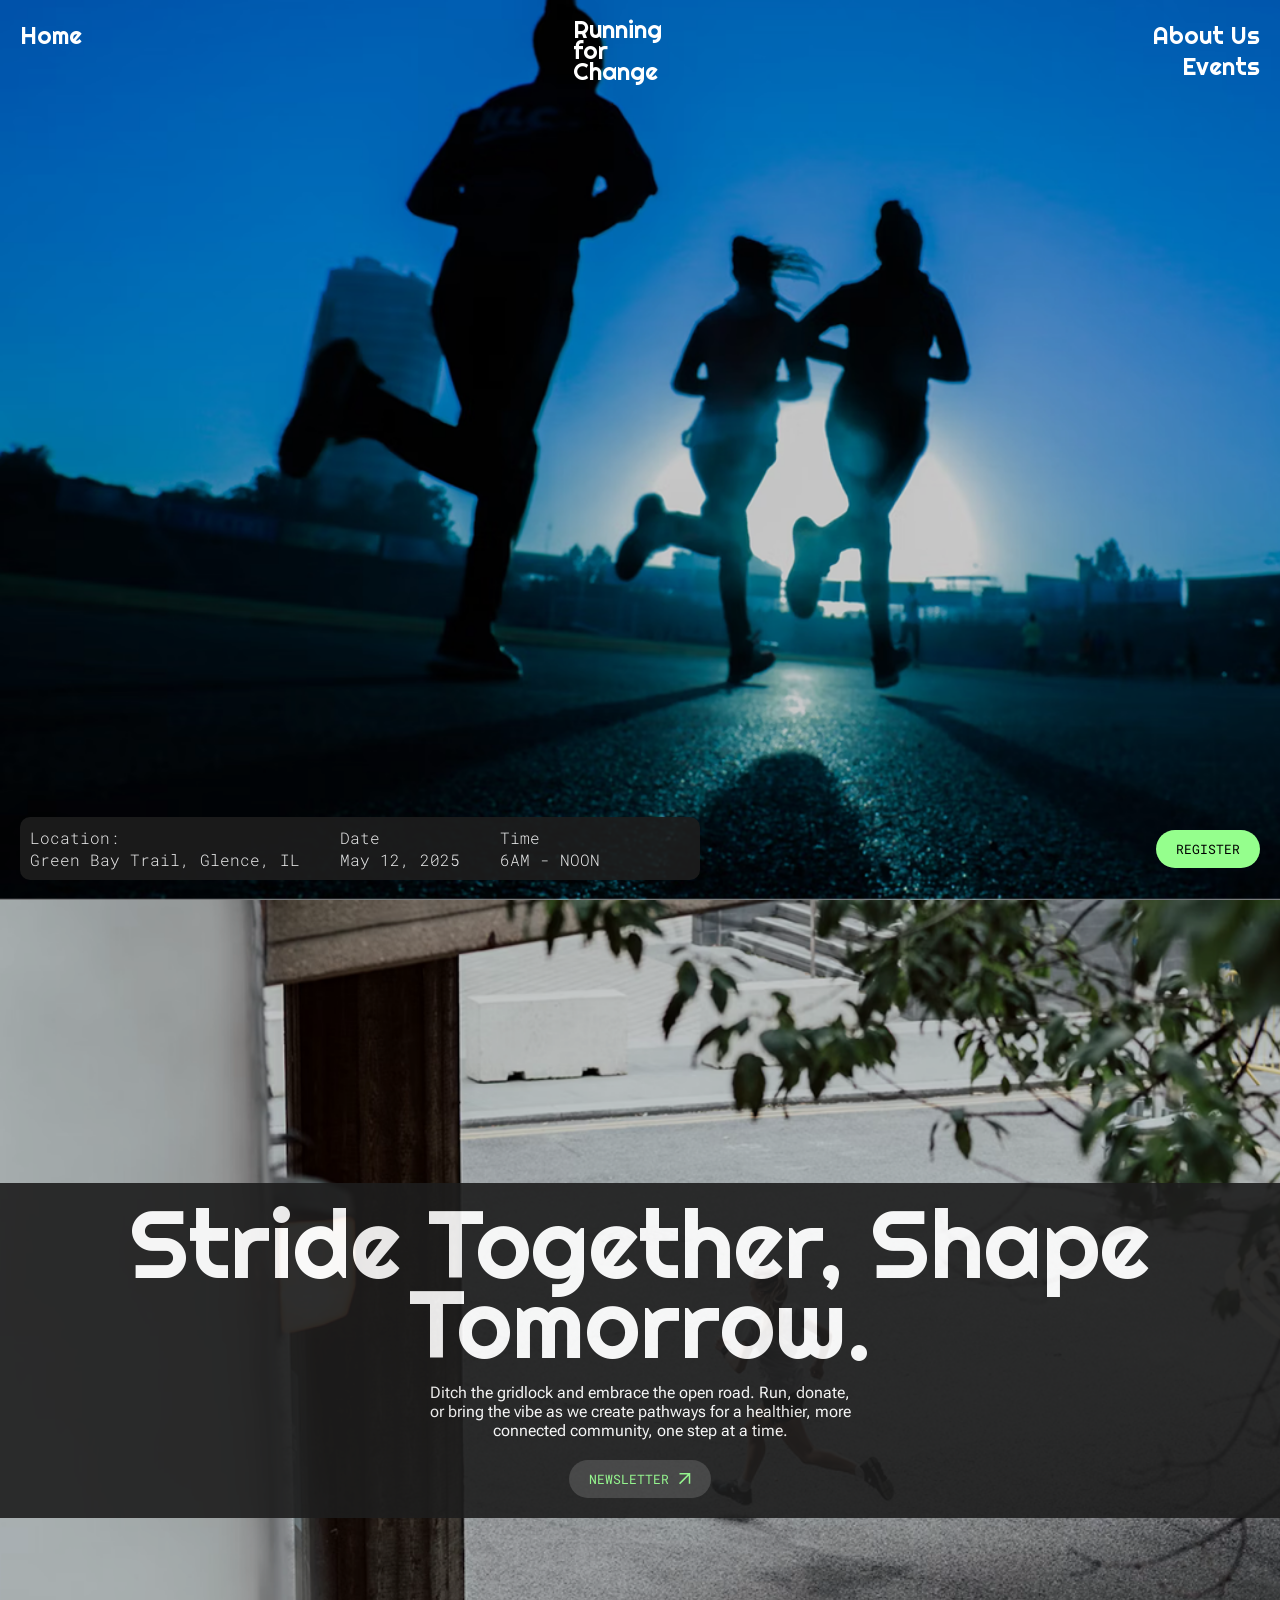
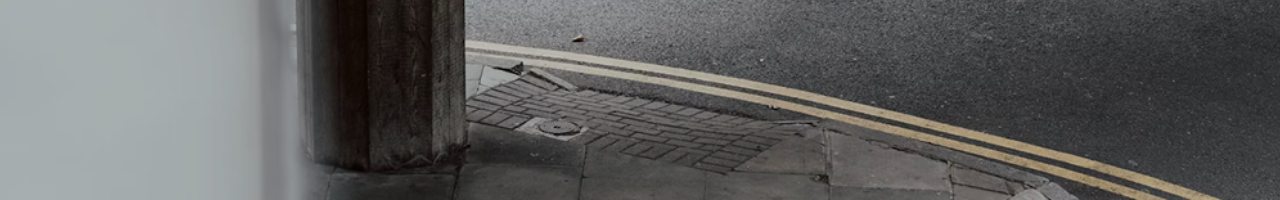
==== pages/index.html @ bffcd1bf "add 2 section at home page" ====
<!doctype html>
<html lang="en">
  <head>
    <meta charset="UTF-8" />
    <meta name="viewport" content="width=device-width, initial-scale=1.0" />
    <link rel="preconnect" href="https://fonts.googleapis.com" />
    <link rel="preconnect" href="https://fonts.gstatic.com" crossorigin />
    <link
      href="https://fonts.googleapis.com/css2?family=Righteous&display=swap"
      rel="stylesheet"
    />
    <link rel="preconnect" href="https://fonts.googleapis.com" />
    <link rel="preconnect" href="https://fonts.gstatic.com" crossorigin />
    <link
      href="https://fonts.googleapis.com/css2?family=Roboto+Mono:ital,wght@0,100..700;1,100..700&display=swap"
      rel="stylesheet"
    />
    <link rel="preconnect" href="https://fonts.googleapis.com" />
    <link rel="preconnect" href="https://fonts.gstatic.com" crossorigin />
    <link
      href="https://fonts.googleapis.com/css2?family=Roboto+Flex:opsz,wght,XOPQ,XTRA,YOPQ,YTDE,YTFI,YTLC,YTUC@8..144,100..1000,96,468,79,-203,738,514,712&display=swap"
      rel="stylesheet"
    />
    <link rel="stylesheet" href="../style/home.css" />
    <link rel="stylesheet" href="../style/styles.css" />
    <title>Home</title>
  </head>
  <body>
    <section class="hero">
      <nav>
        <ul class="navbar">
          <li><a href="#">Home</a></li>
          <li>
            <p class="heading3">
              <span>Running</span>
              <span>for</span>
              <span>Change</span>
            </p>
          </li>
          <div class="nav-right">
            <li><a href="#">About Us</a></li>
            <li><a href="#">Events</a></li>
          </div>
        </ul>
      </nav>

      <div class="container-hero">
        <div class="card-address">
          <div>
            <label>Location:</label>
            <p>Green Bay Trail, Glence, IL</p>
          </div>

          <div>
            <label>Date</label>
            <p>May 12, 2025</p>
          </div>

          <div>
            <label>Time</label>
            <p>6AM - NOON</p>
          </div>
        </div>

        <button class="main-button">REGISTER</button>
      </div>
    </section>
    <section class="secondary-hero">
      <div class="container-secondary-hero">
        <p class="heading1">Stride Together, Shape Tomorrow.</p>
        <p class="desc">
          Ditch the gridlock and embrace the open road. Run, donate, or bring
          the vibe as we create pathways for a healthier, more connected
          community, one step at a time.
        </p>
        <button class="secondary-button">
          NEWSLETTER <img src="../assets/icon/Arrow_ icon.png" alt="" />
        </button>
      </div>
    </section>
  </body>
</html>
---- style/home.css ----
.hero {
    background-image: url('../assets/img/thumbnail.png');
    height: 100vh;
    background-repeat: no-repeat;
    background-size: cover;
    display: flex;
    flex-direction: column;
    justify-content: space-between;
}

a {
    text-decoration: none;
    color: white;
}

.navbar{
    display: flex;
    list-style: none;
    padding: 20px;
    justify-content: space-between;
}

.navbar a {
    font-size: 1.5rem;
}

.heading3 {
    display: flex;
    flex-direction: column;
    font-size: 1.5rem;
    line-height: 1.3rem;
    color: white;
}

.nav-right {
    align-items: flex-end;
    display: flex;
    flex-direction: column; 
}

.nav-right li a {
    display: block;      
}

.card-address {
    background-color: #1D1D1D;
    opacity: 90%;
    font-weight: lighter;
    padding: 10px 100px 10px 10px;
    border-radius: 10px 10px 10px 10px;
    display: flex;
    gap: 40px;
    color: white;
}

.card-address label, .card-address p {
    font-family: 'Roboto Mono', monospace;
    font-weight: 300;
}

 .container-hero {
    padding: 20px;
    display: flex;
    justify-content: space-between;
    align-items: center;
 }

 .secondary-hero {
    background-image: url('../assets/img/thumbnail-3.png');
    background-repeat: no-repeat;
    background-size: cover;
    height: 100vh;
    display: flex;
    justify-content: center;
    align-items: center;
 }

 .container-secondary-hero {
    background: #1D1D1D;
    opacity: 90%;
    flex-direction: column;
    gap: 20px;
    padding: 20px;
    display: flex;
    justify-content: center;
    align-items: center;
 }

 .heading1 {
    font-size: 6rem;
    line-height: 5rem;
    color: white;
    text-align: center;
 }

  .container-secondary-hero .desc {
    color: white;
    font-family: 'Roboto Flex', sans-serif;
    text-align: center;
    padding-left: 33%;
    padding-right: 33%;
 }
---- style/styles.css ----
* {
    margin: 0;
    padding: 0;
    font-family: "Righteous", sans-serif;
    font-style: normal;
 }
 

 .main-button {
    font-family: 'Roboto Mono', monospace;
    font-weight: 400;
    background-color: #95FF8D;
    padding: 10px 20px;
    border: none;
    border-radius: 50px 50px;
 }

 .secondary-button {
    font-family: 'Roboto Mono', monospace;
    font-weight: 400;
    background-color: #404040;
    display: flex;
    justify-content: center;
    align-items: center;
    gap: 10px;
    color: #95FF8D;
    padding: 10px 20px;
    border: none;
    border-radius: 50px 50px;
 }
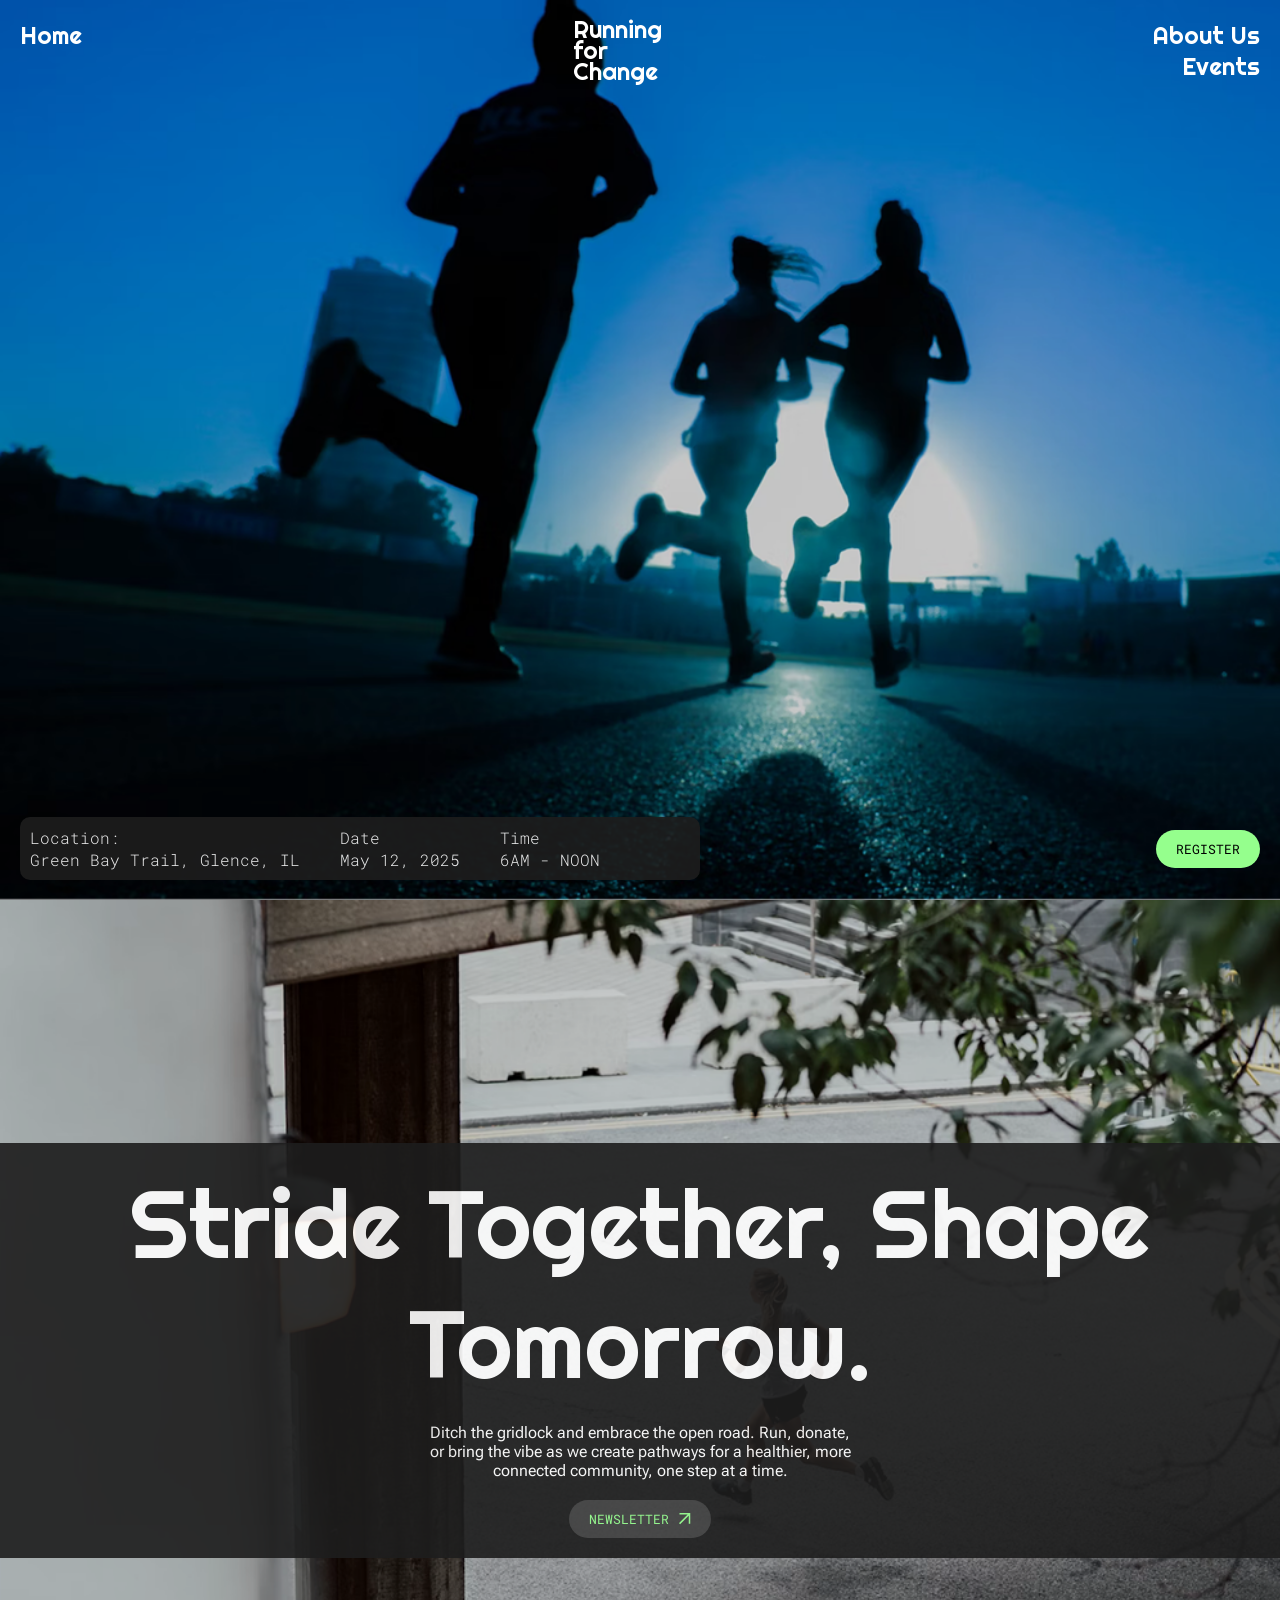
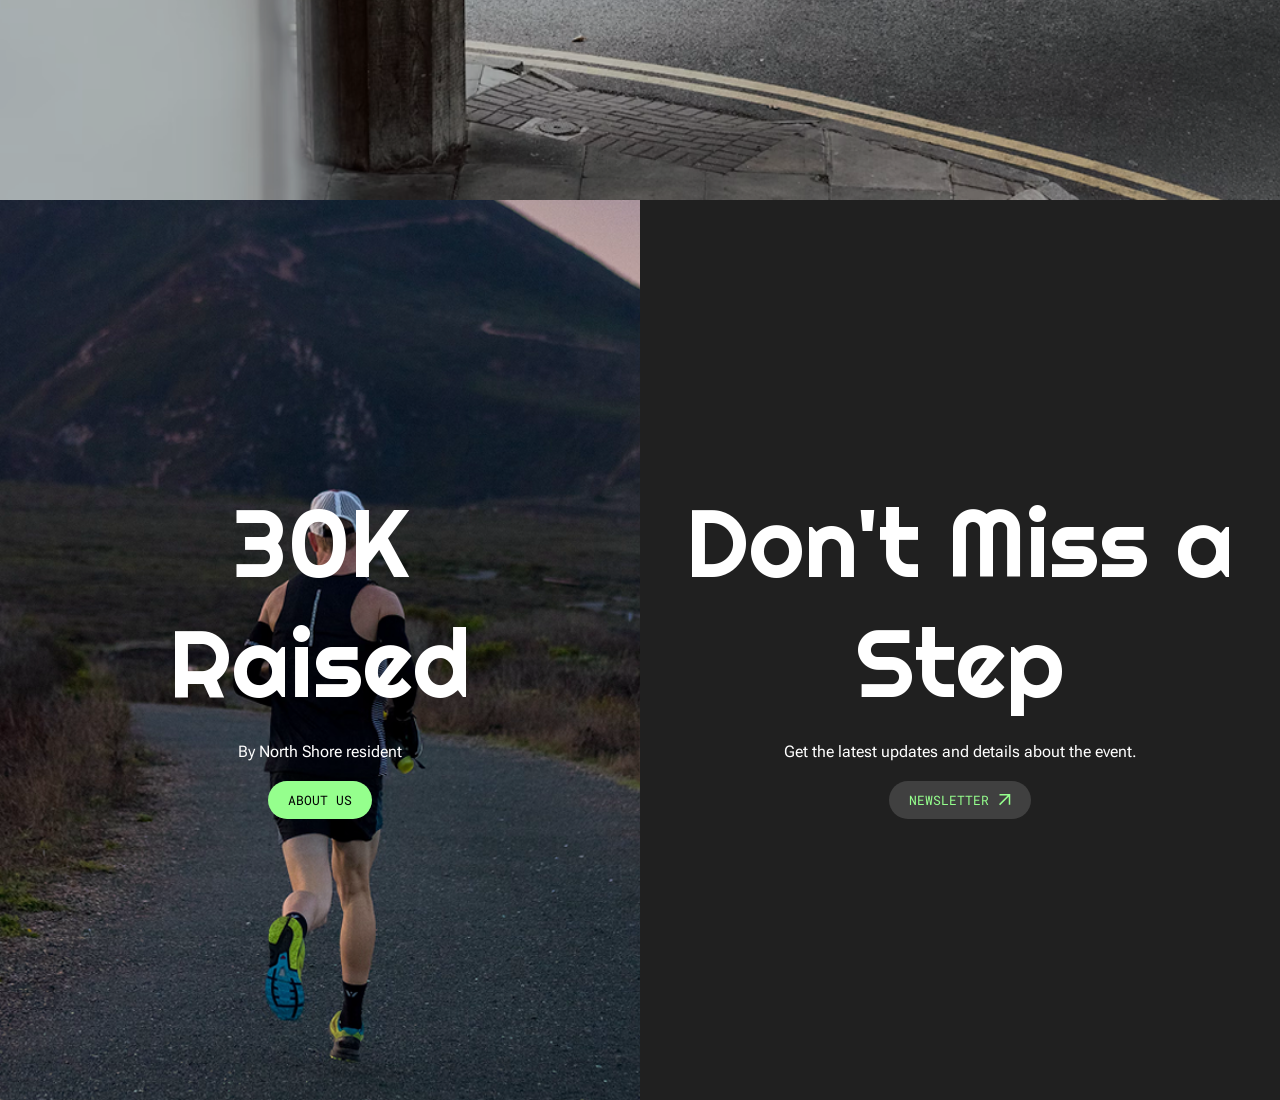
==== commit a0dad2c8: "make a section 3 at home and fix padding on card address at home" ====
--- a/pages/index.html
+++ b/pages/index.html
@@ -78,5 +78,22 @@
         </button>
       </div>
     </section>
+    <section class="third-hero">
+      <div class="left-container">
+        <p class="heading1">
+          30K <br />
+          Raised
+        </p>
+        <p class="desc">By North Shore resident</p>
+        <button class="main-button">ABOUT US</button>
+      </div>
+      <div class="right-container">
+        <p class="heading1">Don't Miss a Step</p>
+        <p class="desc">Get the latest updates and details about the event.</p>
+        <button class="secondary-button">
+          NEWSLETTER <img src="../assets/icon/Arrow_ icon.png" alt="" />
+        </button>
+      </div>
+    </section>
   </body>
 </html>
--- a/style/home.css
+++ b/style/home.css
@@ -88,15 +88,47 @@
 
  .heading1 {
     font-size: 6rem;
-    line-height: 5rem;
     color: white;
     text-align: center;
  }
 
-  .container-secondary-hero .desc {
+ .desc {
     color: white;
     font-family: 'Roboto Flex', sans-serif;
     text-align: center;
+ }
+
+  .container-secondary-hero .desc {
     padding-left: 33%;
     padding-right: 33%;
- }+ }
+
+ .third-hero {
+    display: flex;
+ }
+
+ .left-container {
+    background-image: url("../assets/img/left.png");
+    height: 100vh;
+    width: 100vw;
+    background-repeat: no-repeat;
+    background-size: cover;
+    text-align: center;
+    display: flex;
+    flex-direction: column;
+    justify-content: center;
+    align-items: center;
+    gap: 20px;
+ }
+
+ .right-container {
+    background-color: #202020;
+    height: 100vh;
+    width: 100vw;
+    text-align: center;
+    display: flex;
+    flex-direction: column;
+    justify-content: center;
+    align-items: center;
+    gap: 20px;
+ }
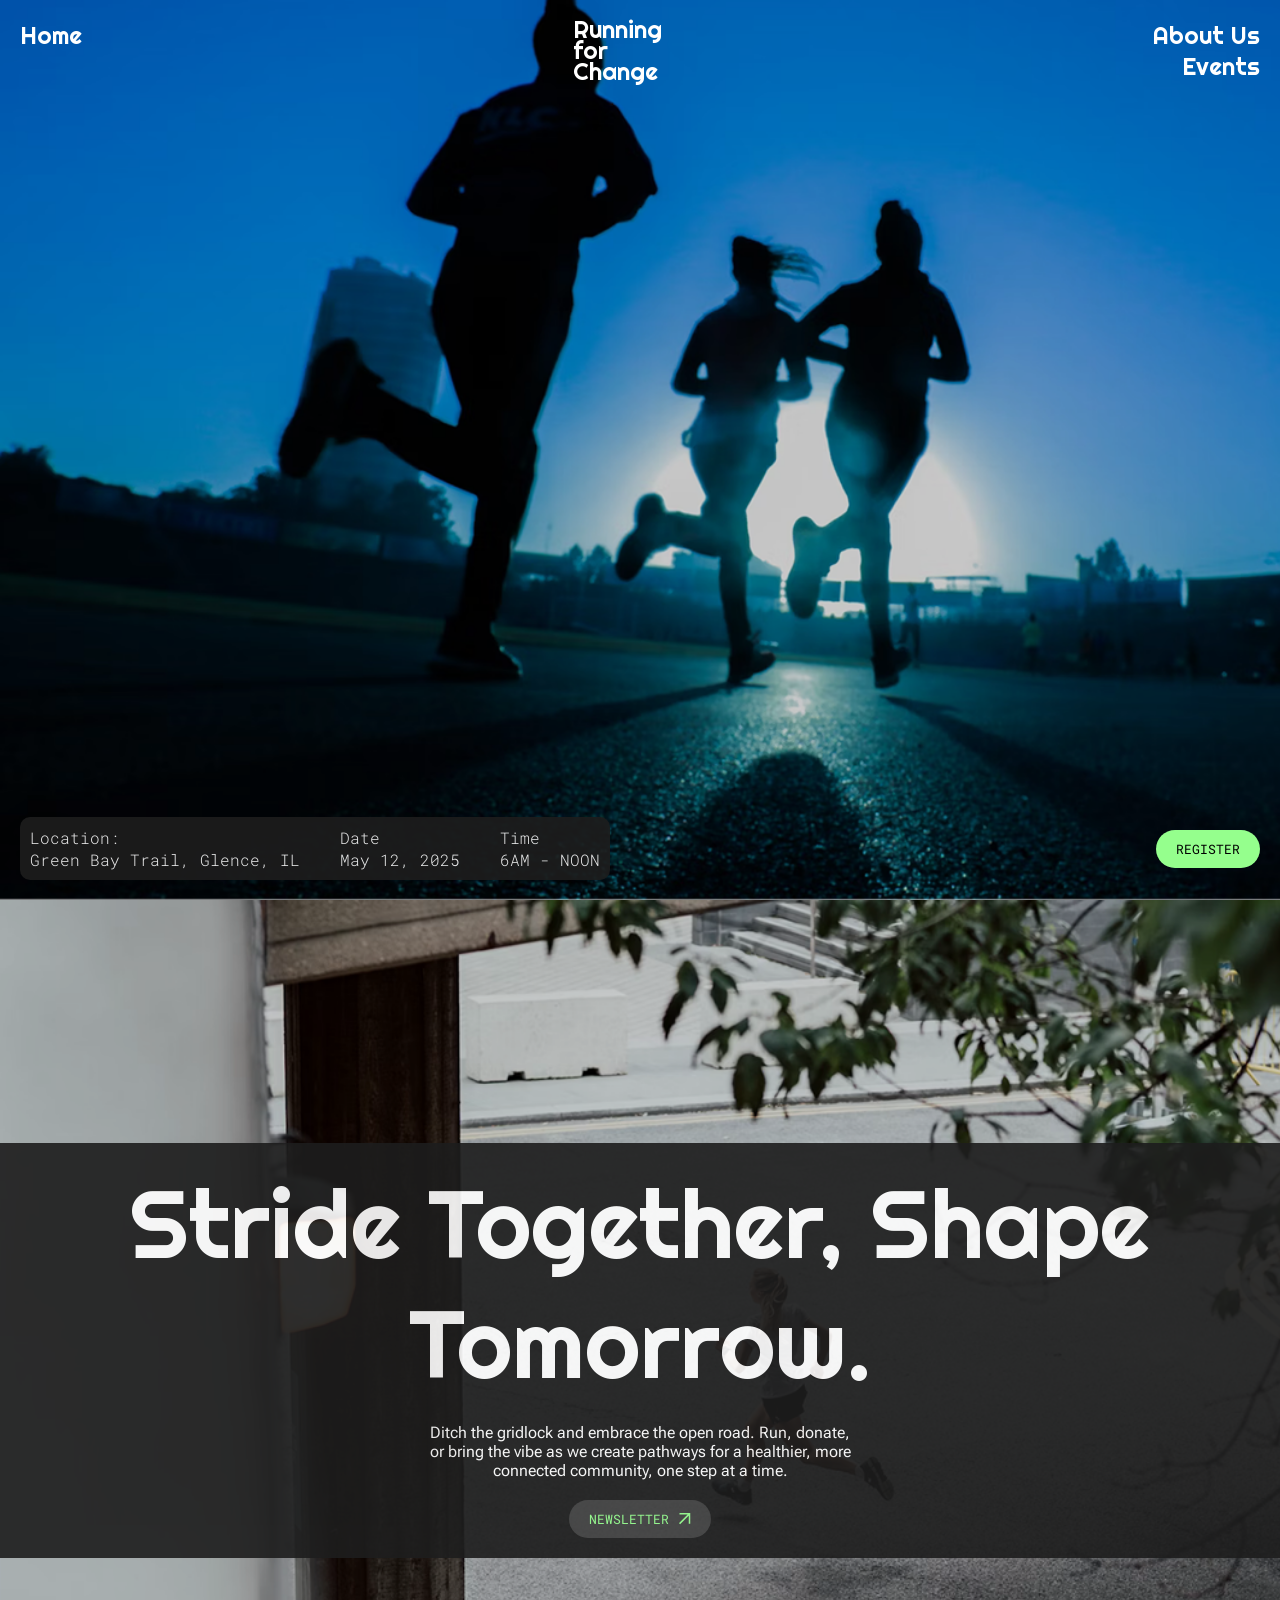
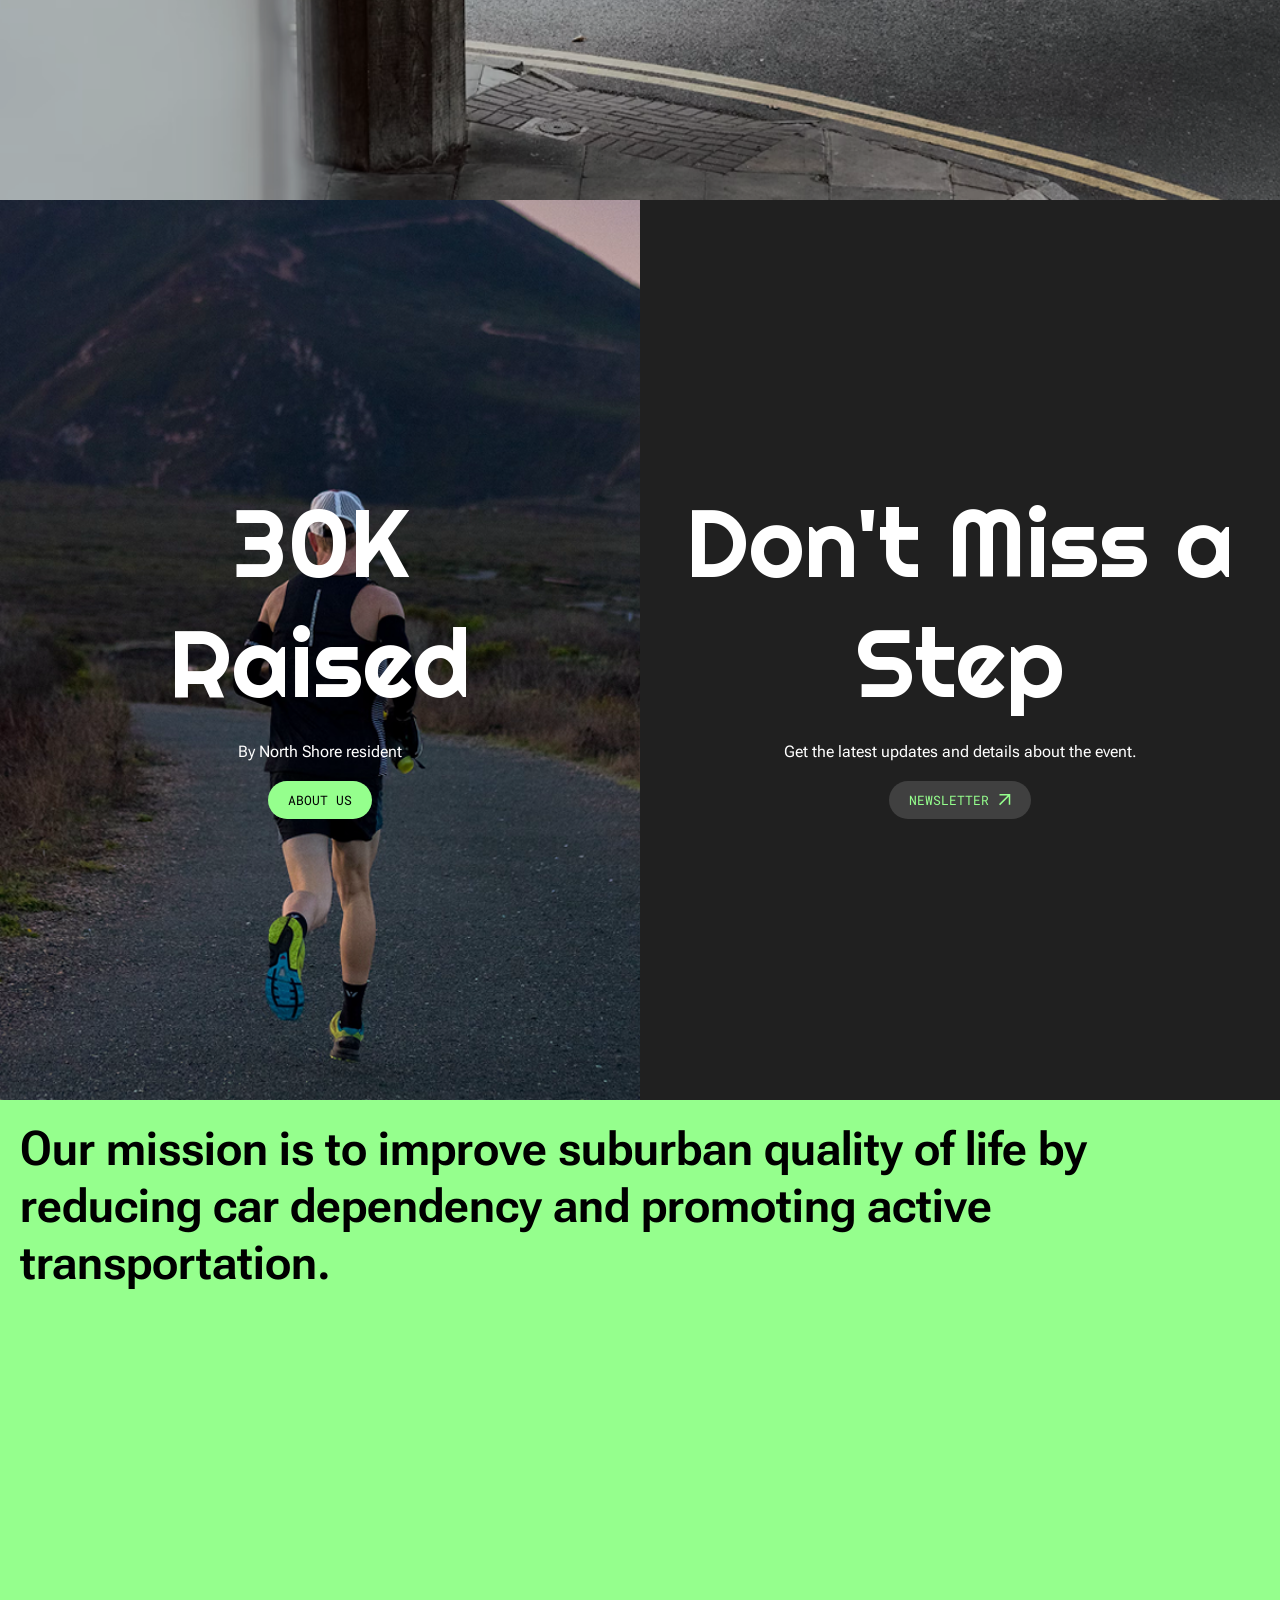
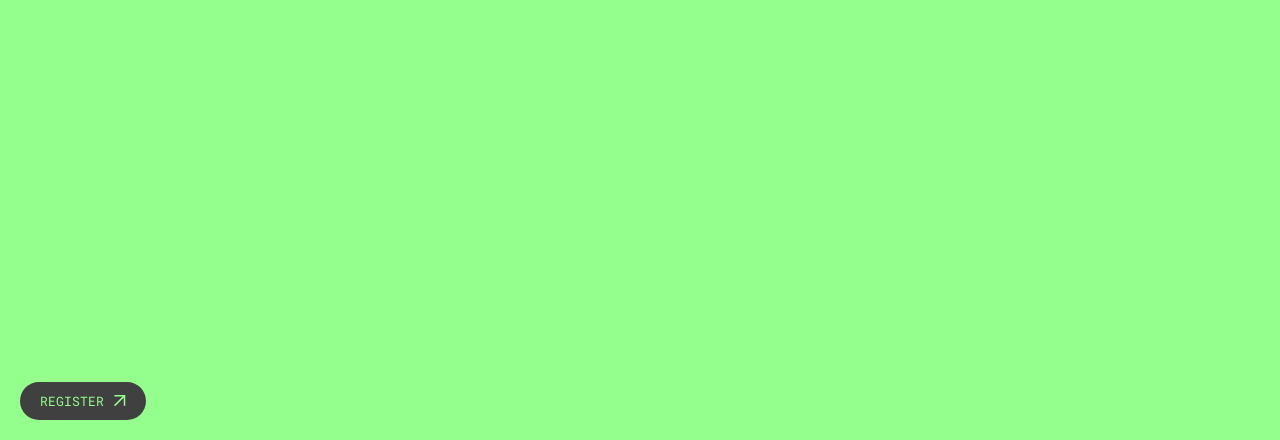
==== commit e026a2a6: "just add section 4 at hone" ====
--- a/pages/index.html
+++ b/pages/index.html
@@ -95,5 +95,14 @@
         </button>
       </div>
     </section>
+    <section class="fourth-section">
+      <p>
+        Our mission is to improve suburban quality of life by reducing car
+        dependency and promoting active transportation.
+      </p>
+      <button class="secondary-button">
+        REGISTER <img src="../assets/icon/Arrow_ icon.png" alt="" />
+      </button>
+    </section>
   </body>
 </html>
--- a/style/home.css
+++ b/style/home.css
@@ -46,7 +46,7 @@
     background-color: #1D1D1D;
     opacity: 90%;
     font-weight: lighter;
-    padding: 10px 100px 10px 10px;
+    padding: 10px 10px 10px 10px;
     border-radius: 10px 10px 10px 10px;
     display: flex;
     gap: 40px;
@@ -132,3 +132,19 @@
     align-items: center;
     gap: 20px;
  }
+
+ .fourth-section {
+    background-color: #95FF8D;
+    height: 100vh;
+    display: flex;
+    flex-direction: column;
+    justify-content: space-between;
+    align-items: start;
+    padding: 20px;
+ }
+
+ .fourth-section p{
+    font-family: 'Roboto Flex', sans-serif;
+    font-weight: 600;
+    font-size: 3rem;
+ }
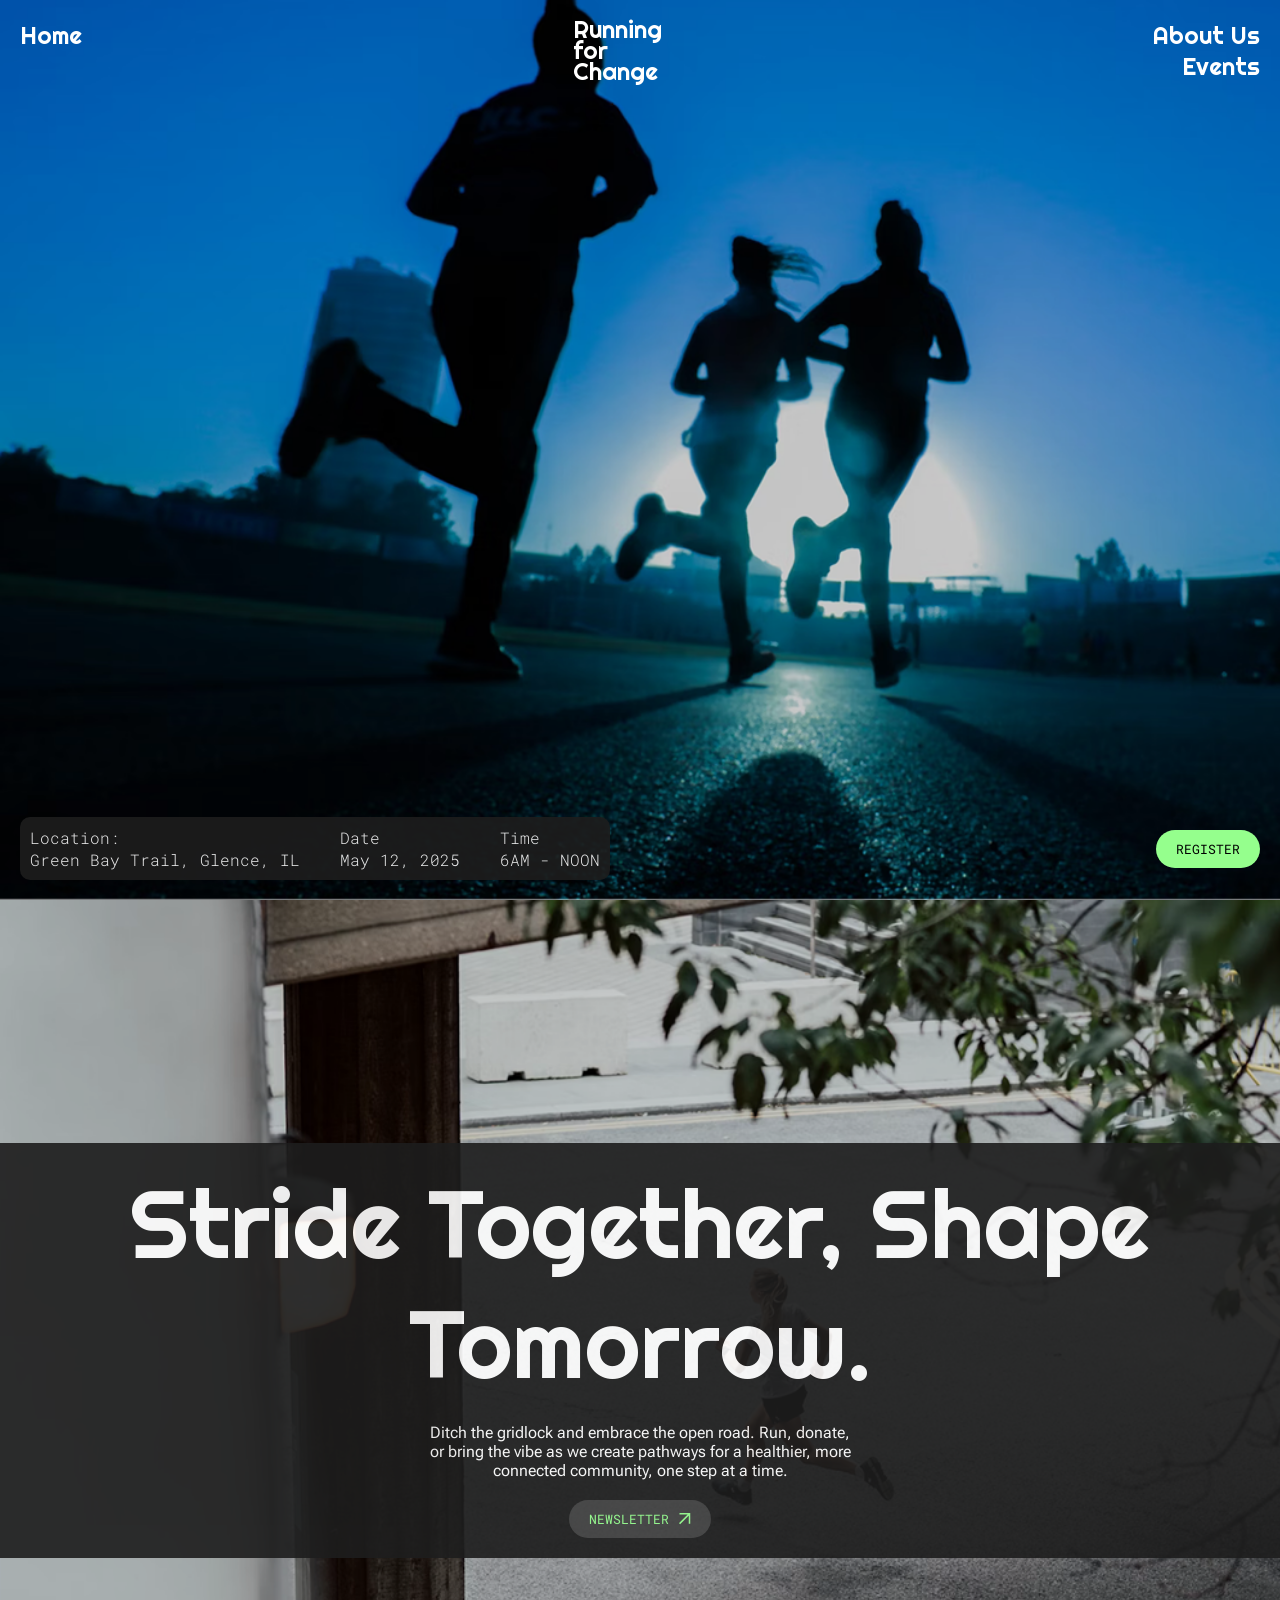
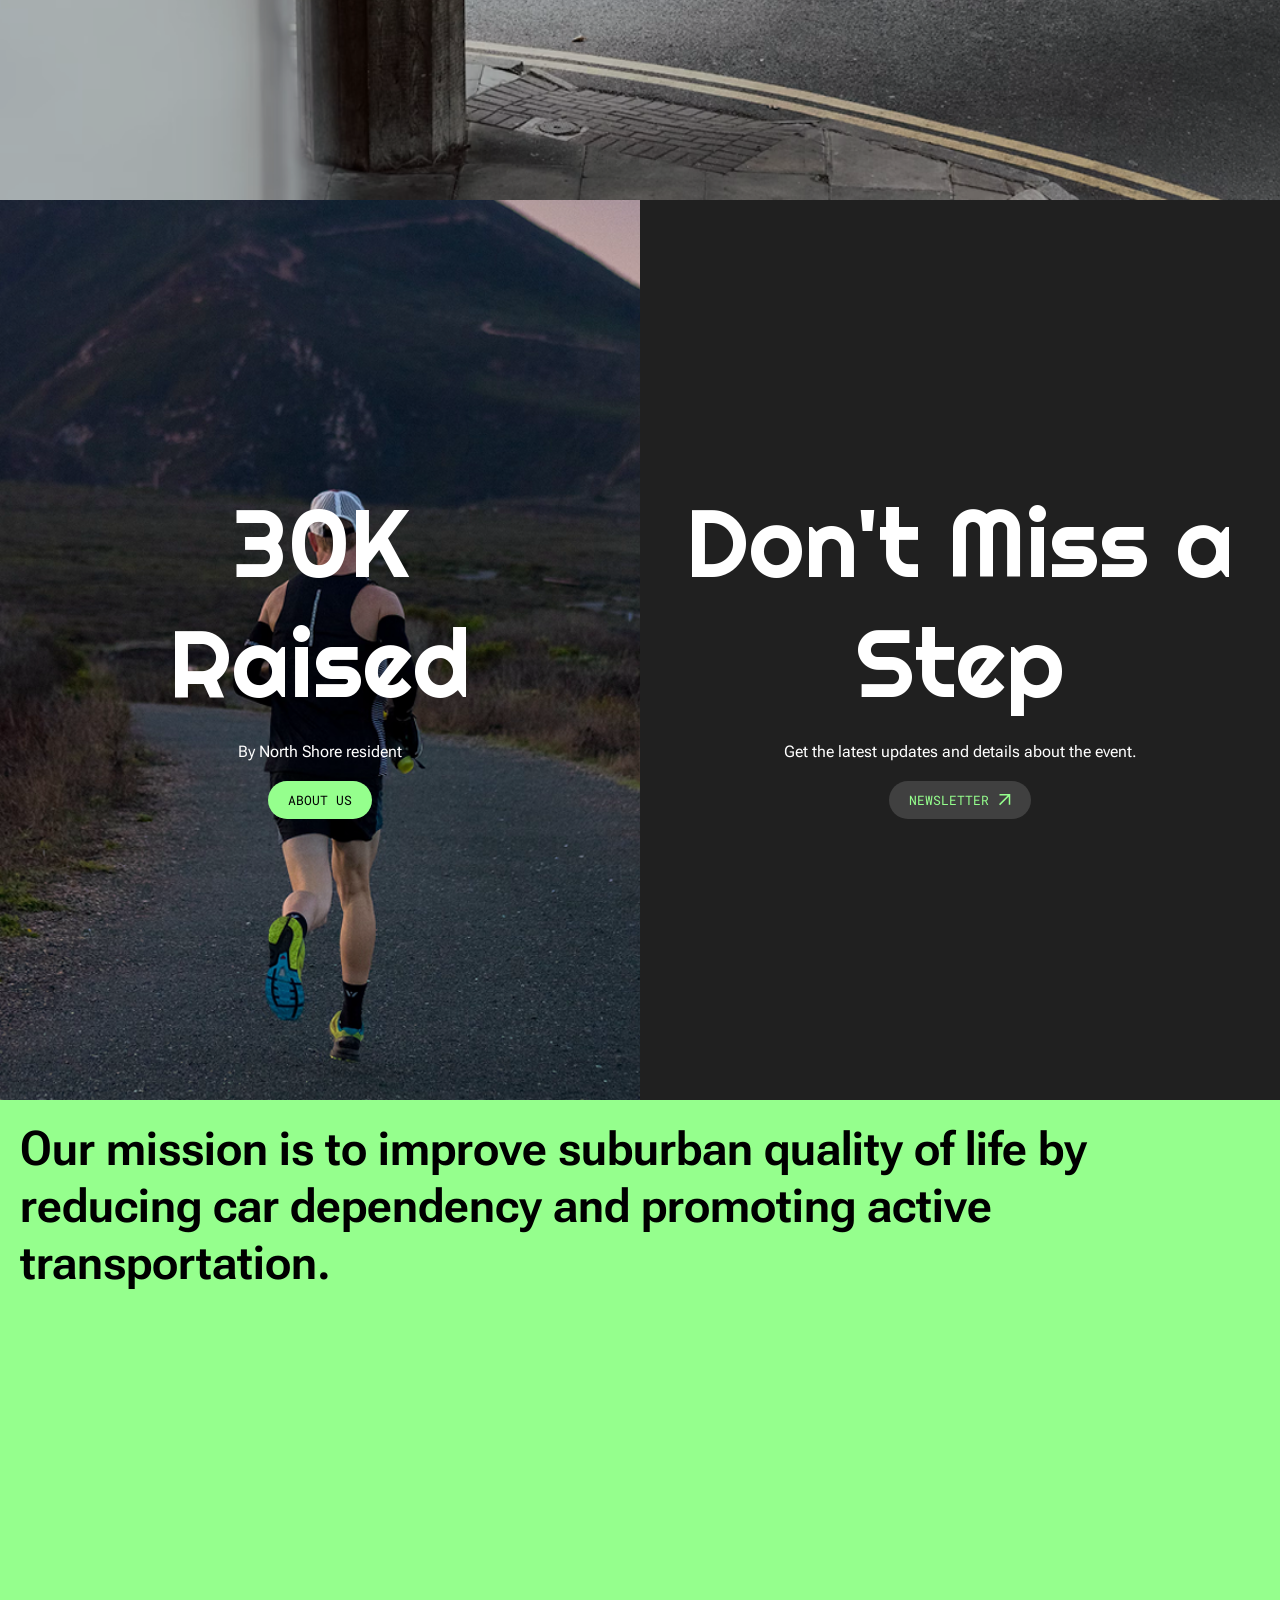
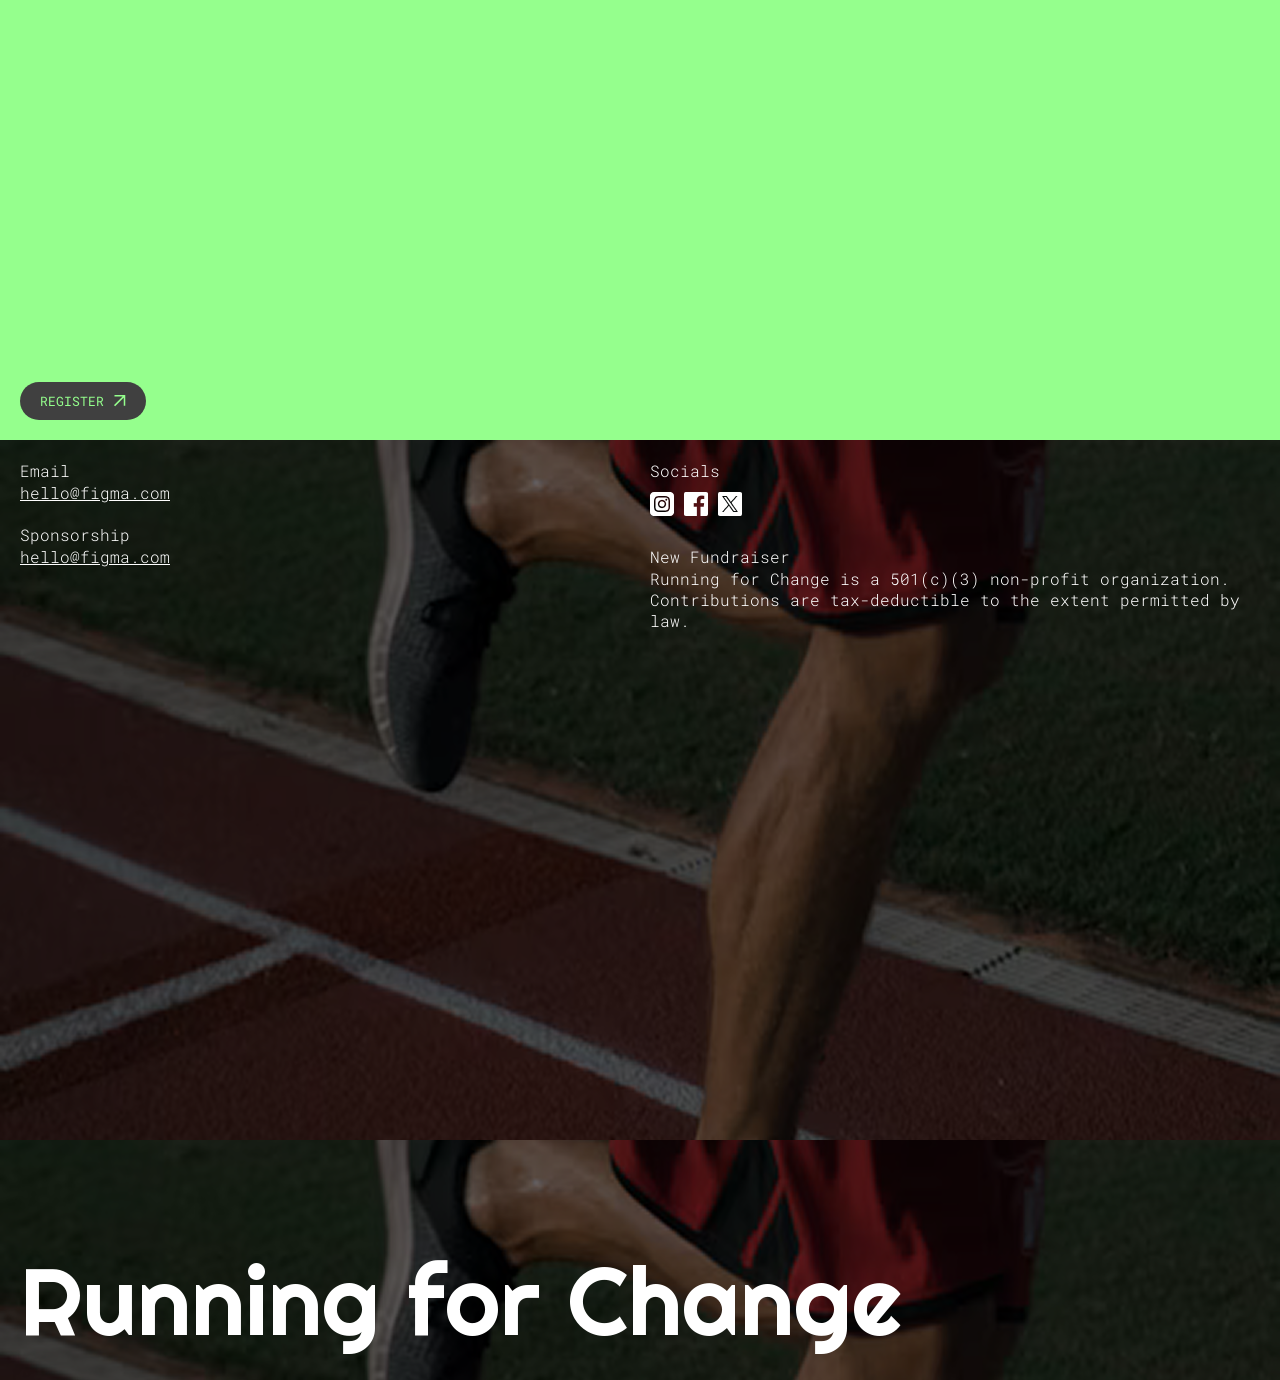
==== commit d8c0a320: "finishing footer at home, and finished page home, just do the responsive part" ====
--- a/pages/index.html
+++ b/pages/index.html
@@ -65,6 +65,7 @@
         <button class="main-button">REGISTER</button>
       </div>
     </section>
+
     <section class="secondary-hero">
       <div class="container-secondary-hero">
         <p class="heading1">Stride Together, Shape Tomorrow.</p>
@@ -78,6 +79,7 @@
         </button>
       </div>
     </section>
+
     <section class="third-hero">
       <div class="left-container">
         <p class="heading1">
@@ -95,6 +97,7 @@
         </button>
       </div>
     </section>
+
     <section class="fourth-section">
       <p>
         Our mission is to improve suburban quality of life by reducing car
@@ -104,5 +107,40 @@
         REGISTER <img src="../assets/icon/Arrow_ icon.png" alt="" />
       </button>
     </section>
+
+    <section class="footer">
+      <footer>
+        <div class="container-footer">
+          <div class="contact">
+            <div>
+              <label>Email</label>
+              <p><a href="#">hello@figma.com</a></p>
+            </div>
+            <div>
+              <label>Sponsorship</label>
+              <p><a href="#">hello@figma.com</a></p>
+            </div>
+          </div>
+          <div class="socmed">
+            <div>
+              <label>Socials</label>
+              <div class="socmed-icon">
+                <img src="../assets/icon/instagram icon.png" alt="" />
+                <img src="../assets/icon/facebook icon.png" alt="" />
+                <img src="../assets/icon/x icon.png" alt="" />
+              </div>
+            </div>
+            <div>
+              <label>New Fundraiser</label>
+              <p>
+                Running for Change is a 501(c)(3) non-profit organization.
+                Contributions are tax-deductible to the extent permitted by law.
+              </p>
+            </div>
+          </div>
+        </div>
+        <p class="heading-footer">Running for Change</p>
+      </footer>
+    </section>
   </body>
 </html>
--- a/style/home.css
+++ b/style/home.css
@@ -8,7 +8,7 @@
     justify-content: space-between;
 }
 
-a {
+.hero a {
     text-decoration: none;
     color: white;
 }
@@ -147,4 +147,51 @@
     font-family: 'Roboto Flex', sans-serif;
     font-weight: 600;
     font-size: 3rem;
+ }
+
+ .footer {
+    background-image: url('../assets/img/footer.png');
+    height: 100vh;
+    padding: 20px;
+ }
+
+ footer {
+    display: flex;
+    flex-direction: column;
+    height: 100%;
+    justify-content: space-between;
+ }
+
+ .contact label, .socmed label, .contact p a, .socmed p {
+    font-family: 'Roboto Mono', monospace;
+    font-weight: 300;
+    color: white;
+ }
+
+ .contact {
+    display: flex;
+    flex-direction: column;
+    gap: 20px;
+ }
+
+ .socmed {
+    display: flex;
+    flex-direction: column;
+    gap: 20px;
+ }
+
+ .socmed-icon {
+    margin: 10px 0;
+    display: flex;
+    gap: 10px;
+ }
+
+ .container-footer {
+    display: flex;
+    gap: 30rem;
+ }
+
+ .heading-footer {
+    font-size: 6rem;
+    color: white;
  }
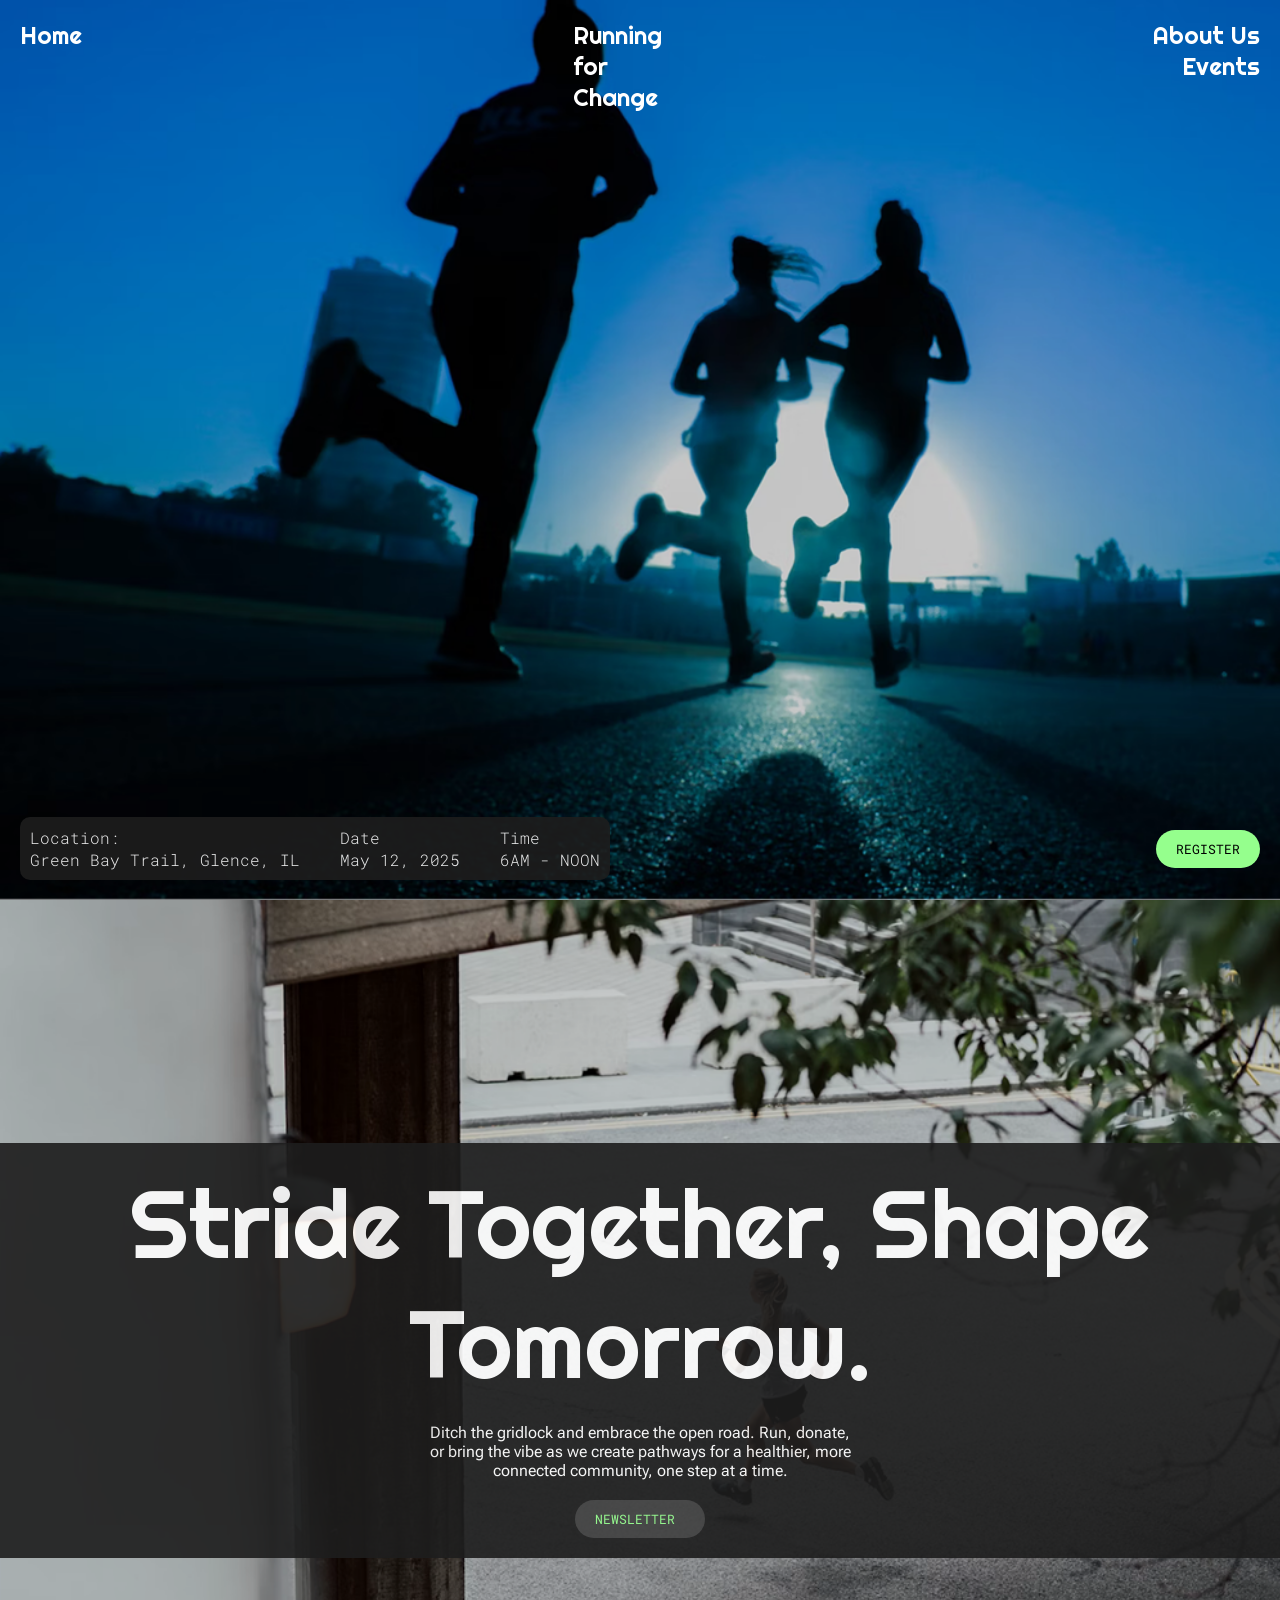
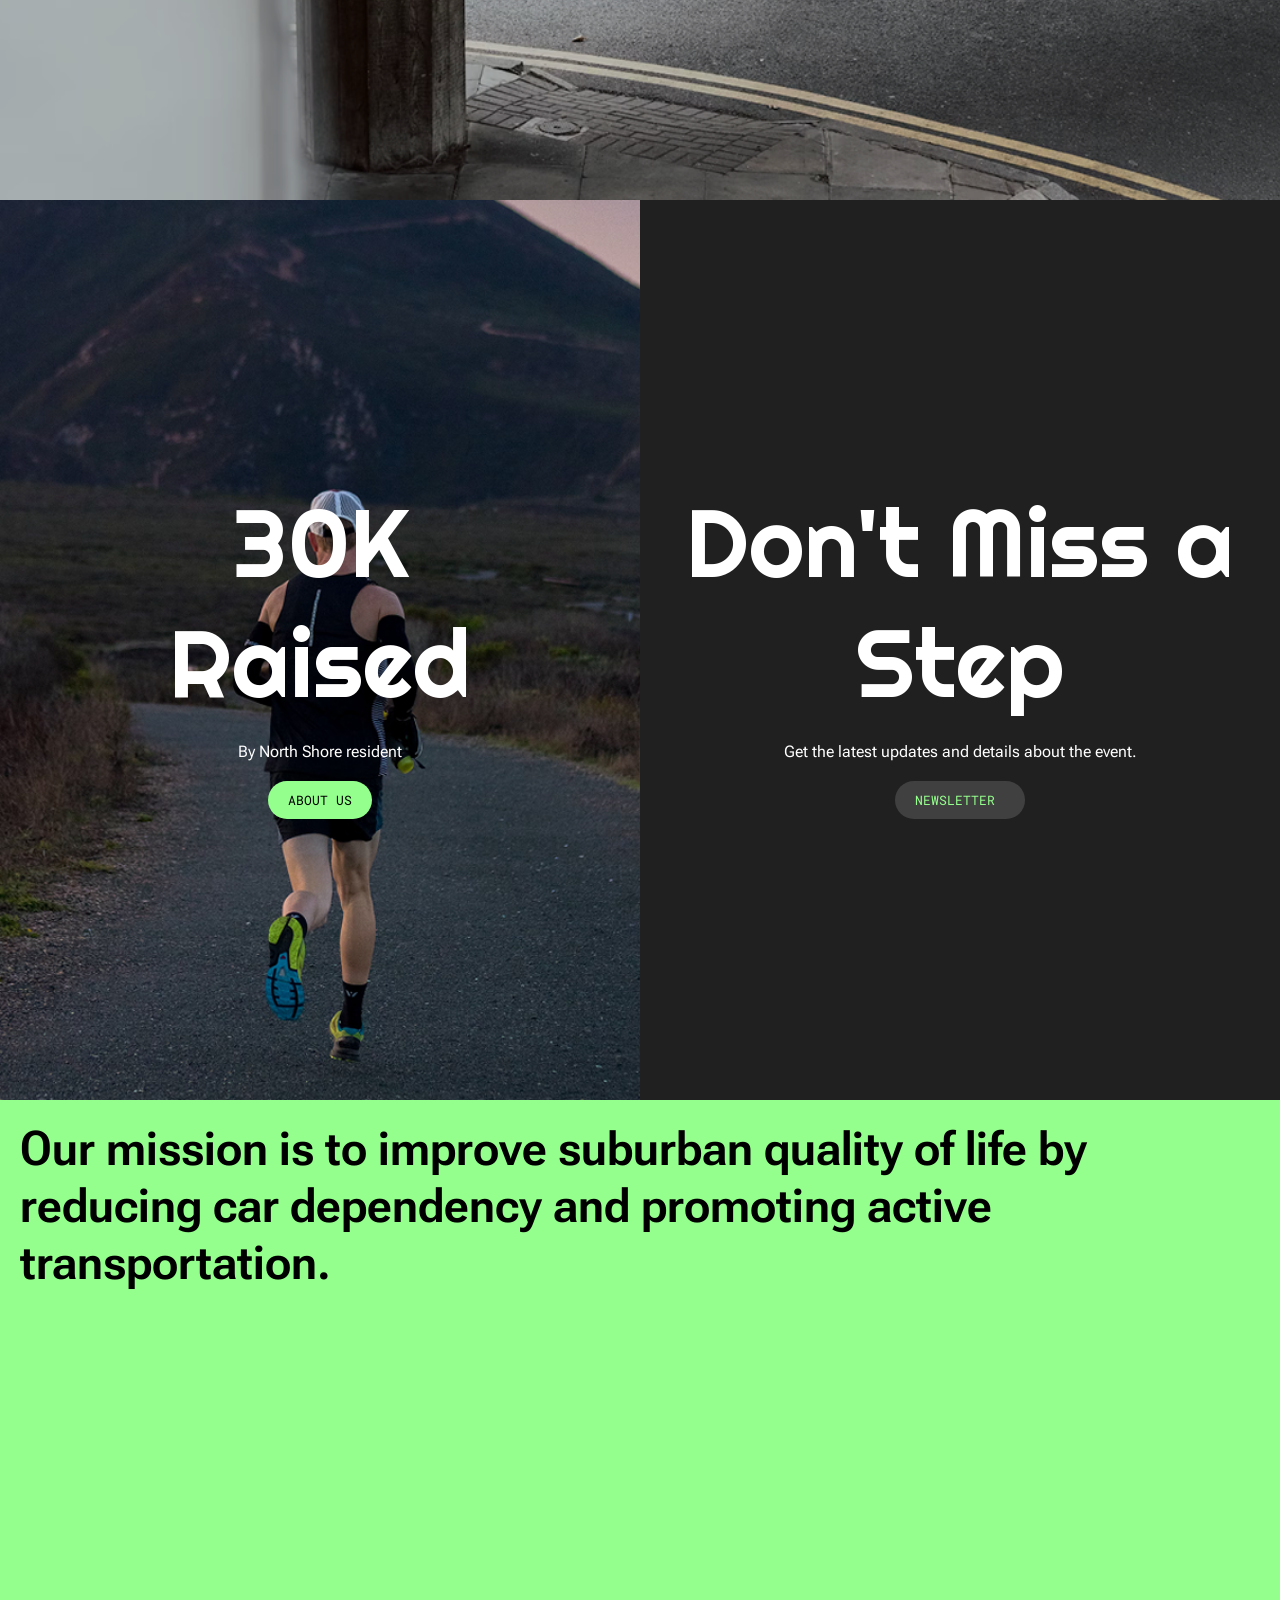
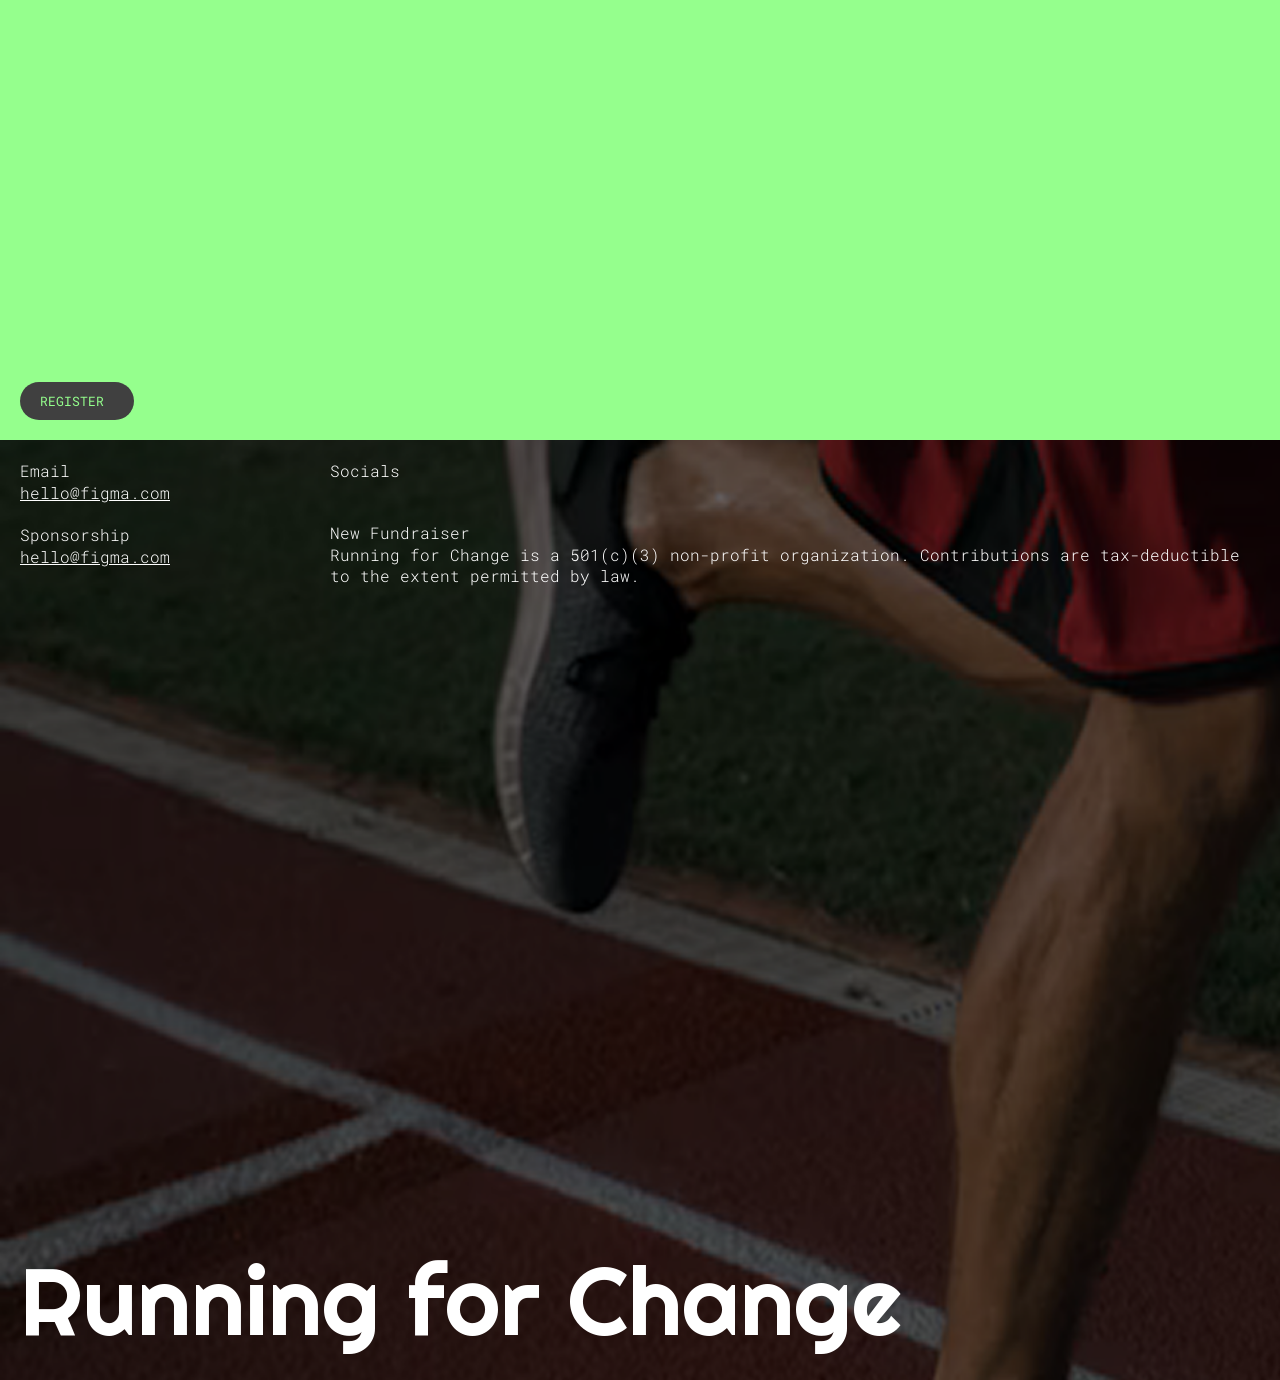
==== commit 25b2731b: "just commiy" ====
--- a/pages/index.html
+++ b/pages/index.html
@@ -38,8 +38,8 @@
             </p>
           </li>
           <div class="nav-right">
-            <li><a href="#">About Us</a></li>
-            <li><a href="#">Events</a></li>
+            <li><a href="pages/about.html">About Us</a></li>
+            <li><a href="pages/event.html">Events</a></li>
           </div>
         </ul>
       </nav>
@@ -75,7 +75,7 @@
           community, one step at a time.
         </p>
         <button class="secondary-button">
-          NEWSLETTER <img src="../assets/icon/Arrow_ icon.png" alt="" />
+          NEWSLETTER <img src="assets/icon/Arrow_ icon.png" alt="" />
         </button>
       </div>
     </section>
@@ -93,7 +93,7 @@
         <p class="heading1">Don't Miss a Step</p>
         <p class="desc">Get the latest updates and details about the event.</p>
         <button class="secondary-button">
-          NEWSLETTER <img src="../assets/icon/Arrow_ icon.png" alt="" />
+          NEWSLETTER <img src="assets/icon/Arrow_ icon.png" alt="" />
         </button>
       </div>
     </section>
@@ -104,7 +104,7 @@
         dependency and promoting active transportation.
       </p>
       <button class="secondary-button">
-        REGISTER <img src="../assets/icon/Arrow_ icon.png" alt="" />
+        REGISTER <img src="assets/icon/Arrow_ icon.png" alt="" />
       </button>
     </section>
 
@@ -125,9 +125,9 @@
             <div>
               <label>Socials</label>
               <div class="socmed-icon">
-                <img src="../assets/icon/instagram icon.png" alt="" />
-                <img src="../assets/icon/facebook icon.png" alt="" />
-                <img src="../assets/icon/x icon.png" alt="" />
+                <img src="assets/icon/instagram icon.png" alt="" />
+                <img src="assets/icon/facebook icon.png" alt="" />
+                <img src="assets/icon/x icon.png" alt="" />
               </div>
             </div>
             <div>
--- a/style/home.css
+++ b/style/home.css
@@ -1,197 +1,243 @@
 .hero {
-    background-image: url('../assets/img/thumbnail.png');
-    height: 100vh;
-    background-repeat: no-repeat;
-    background-size: cover;
-    display: flex;
-    flex-direction: column;
-    justify-content: space-between;
+  background-image: url("../assets/img/thumbnail.png");
+  height: 100vh;
+  background-repeat: no-repeat;
+  background-size: cover;
+  display: flex;
+  flex-direction: column;
+  justify-content: space-between;
 }
 
 .hero a {
-    text-decoration: none;
-    color: white;
-}
-
-.navbar{
-    display: flex;
-    list-style: none;
-    padding: 20px;
-    justify-content: space-between;
+  text-decoration: none;
+  color: white;
+}
+
+.navbar {
+  display: flex;
+  list-style: none;
+  padding: 20px;
+  justify-content: space-between;
 }
 
 .navbar a {
-    font-size: 1.5rem;
+  font-size: 1.5rem;
 }
 
 .heading3 {
-    display: flex;
-    flex-direction: column;
-    font-size: 1.5rem;
-    line-height: 1.3rem;
-    color: white;
+  display: flex;
+  flex-direction: column;
+  font-size: 1.5rem;
+  color: white;
 }
 
 .nav-right {
-    align-items: flex-end;
-    display: flex;
-    flex-direction: column; 
+  align-items: flex-end;
+  display: flex;
+  flex-direction: column;
 }
 
 .nav-right li a {
-    display: block;      
+  display: block;
 }
 
 .card-address {
-    background-color: #1D1D1D;
-    opacity: 90%;
-    font-weight: lighter;
-    padding: 10px 10px 10px 10px;
-    border-radius: 10px 10px 10px 10px;
-    display: flex;
-    gap: 40px;
-    color: white;
-}
-
-.card-address label, .card-address p {
-    font-family: 'Roboto Mono', monospace;
-    font-weight: 300;
-}
-
- .container-hero {
-    padding: 20px;
-    display: flex;
-    justify-content: space-between;
-    align-items: center;
- }
-
- .secondary-hero {
-    background-image: url('../assets/img/thumbnail-3.png');
-    background-repeat: no-repeat;
-    background-size: cover;
-    height: 100vh;
-    display: flex;
-    justify-content: center;
-    align-items: center;
- }
-
- .container-secondary-hero {
-    background: #1D1D1D;
-    opacity: 90%;
-    flex-direction: column;
-    gap: 20px;
-    padding: 20px;
-    display: flex;
-    justify-content: center;
-    align-items: center;
- }
-
- .heading1 {
-    font-size: 6rem;
-    color: white;
-    text-align: center;
- }
-
- .desc {
-    color: white;
-    font-family: 'Roboto Flex', sans-serif;
-    text-align: center;
- }
-
-  .container-secondary-hero .desc {
-    padding-left: 33%;
-    padding-right: 33%;
- }
-
- .third-hero {
-    display: flex;
- }
-
- .left-container {
-    background-image: url("../assets/img/left.png");
-    height: 100vh;
-    width: 100vw;
-    background-repeat: no-repeat;
-    background-size: cover;
-    text-align: center;
-    display: flex;
-    flex-direction: column;
-    justify-content: center;
-    align-items: center;
-    gap: 20px;
- }
-
- .right-container {
-    background-color: #202020;
-    height: 100vh;
-    width: 100vw;
-    text-align: center;
-    display: flex;
-    flex-direction: column;
-    justify-content: center;
-    align-items: center;
-    gap: 20px;
- }
-
- .fourth-section {
-    background-color: #95FF8D;
-    height: 100vh;
-    display: flex;
-    flex-direction: column;
-    justify-content: space-between;
-    align-items: start;
-    padding: 20px;
- }
-
- .fourth-section p{
-    font-family: 'Roboto Flex', sans-serif;
-    font-weight: 600;
-    font-size: 3rem;
- }
-
- .footer {
-    background-image: url('../assets/img/footer.png');
-    height: 100vh;
-    padding: 20px;
- }
-
- footer {
-    display: flex;
-    flex-direction: column;
-    height: 100%;
-    justify-content: space-between;
- }
-
- .contact label, .socmed label, .contact p a, .socmed p {
-    font-family: 'Roboto Mono', monospace;
-    font-weight: 300;
-    color: white;
- }
-
- .contact {
-    display: flex;
-    flex-direction: column;
-    gap: 20px;
- }
-
- .socmed {
-    display: flex;
-    flex-direction: column;
-    gap: 20px;
- }
-
- .socmed-icon {
-    margin: 10px 0;
-    display: flex;
-    gap: 10px;
- }
-
- .container-footer {
-    display: flex;
-    gap: 30rem;
- }
-
- .heading-footer {
-    font-size: 6rem;
-    color: white;
- }+  background-color: #1d1d1d;
+  opacity: 90%;
+  font-weight: lighter;
+  padding: 10px 10px 10px 10px;
+  border-radius: 10px 10px 10px 10px;
+  display: flex;
+  gap: 40px;
+  color: white;
+}
+
+.card-address label,
+.card-address p {
+  font-family: "Roboto Mono", monospace;
+  font-weight: 300;
+}
+
+.container-hero {
+  padding: 20px;
+  display: flex;
+  justify-content: space-between;
+  align-items: center;
+}
+
+.secondary-hero {
+  background-image: url("../assets/img/thumbnail-3.png");
+  background-repeat: no-repeat;
+  background-size: cover;
+  height: 100vh;
+  display: flex;
+  justify-content: center;
+  align-items: center;
+}
+
+.container-secondary-hero {
+  background: #1d1d1d;
+  opacity: 90%;
+  flex-direction: column;
+  gap: 20px;
+  padding: 20px;
+  display: flex;
+  justify-content: center;
+  align-items: center;
+}
+
+.heading1 {
+  font-size: 6rem;
+  color: white;
+  text-align: center;
+}
+
+.desc {
+  color: white;
+  font-family: "Roboto Flex", sans-serif;
+  text-align: center;
+}
+
+.container-secondary-hero .desc {
+  padding-left: 33%;
+  padding-right: 33%;
+}
+
+.third-hero {
+  display: flex;
+}
+
+.left-container {
+  background-image: url("../assets/img/left.png");
+  height: 100vh;
+  width: 100vw;
+  background-repeat: no-repeat;
+  background-size: cover;
+  text-align: center;
+  display: flex;
+  flex-direction: column;
+  justify-content: center;
+  align-items: center;
+  gap: 20px;
+}
+
+.right-container {
+  background-color: #202020;
+  height: 100vh;
+  width: 100vw;
+  text-align: center;
+  display: flex;
+  flex-direction: column;
+  justify-content: center;
+  align-items: center;
+  gap: 20px;
+}
+
+.fourth-section {
+  background-color: #95ff8d;
+  height: 100vh;
+  display: flex;
+  flex-direction: column;
+  justify-content: space-between;
+  align-items: start;
+  padding: 20px;
+}
+
+.fourth-section p {
+  font-family: "Roboto Flex", sans-serif;
+  font-weight: 600;
+  font-size: 3rem;
+}
+
+.footer {
+  background-image: url("../assets/img/footer.png");
+  height: 100vh;
+  padding: 20px;
+  background-repeat: no-repeat;
+  background-size: cover;
+}
+
+footer {
+  display: flex;
+  flex-direction: column;
+  height: 100%;
+  justify-content: space-between;
+}
+
+.contact label,
+.socmed label,
+.contact p a,
+.socmed p {
+  font-family: "Roboto Mono", monospace;
+  font-weight: 300;
+  color: white;
+}
+
+.contact {
+  display: flex;
+  flex-direction: column;
+  gap: 20px;
+}
+
+.socmed {
+  display: flex;
+  flex-direction: column;
+  gap: 20px;
+}
+
+.socmed-icon {
+  margin: 10px 0;
+  display: flex;
+  gap: 10px;
+}
+
+.container-footer {
+  display: flex;
+  gap: 30rem;
+}
+
+.heading-footer {
+  font-size: 6rem;
+  color: white;
+}
+
+@media (min-width: 768px) and (max-width: 1280px) {
+    /* Style untuk tampilan landscape */
+    .container-footer {
+      gap: 10rem;
+    }
+}
+
+@media (max-width: 480px) {
+
+    .navbar a, .heading3 {
+      font-size: 1.3rem;
+    }
+
+    .heading1 {
+      font-size: 3rem;
+    }
+
+    .container-hero {
+      flex-wrap: wrap;
+      gap: 50px;
+    }
+
+    .container-secondary-hero .desc {
+      padding-left: 0%;
+      padding-right: 0%;
+    }
+
+    .third-hero {
+      flex-wrap: wrap;
+    }
+
+    .heading-footer {
+      font-size: 2rem;
+    }
+
+    .container-footer {
+      flex-wrap: wrap;
+      gap: 20px;
+    }
+}
